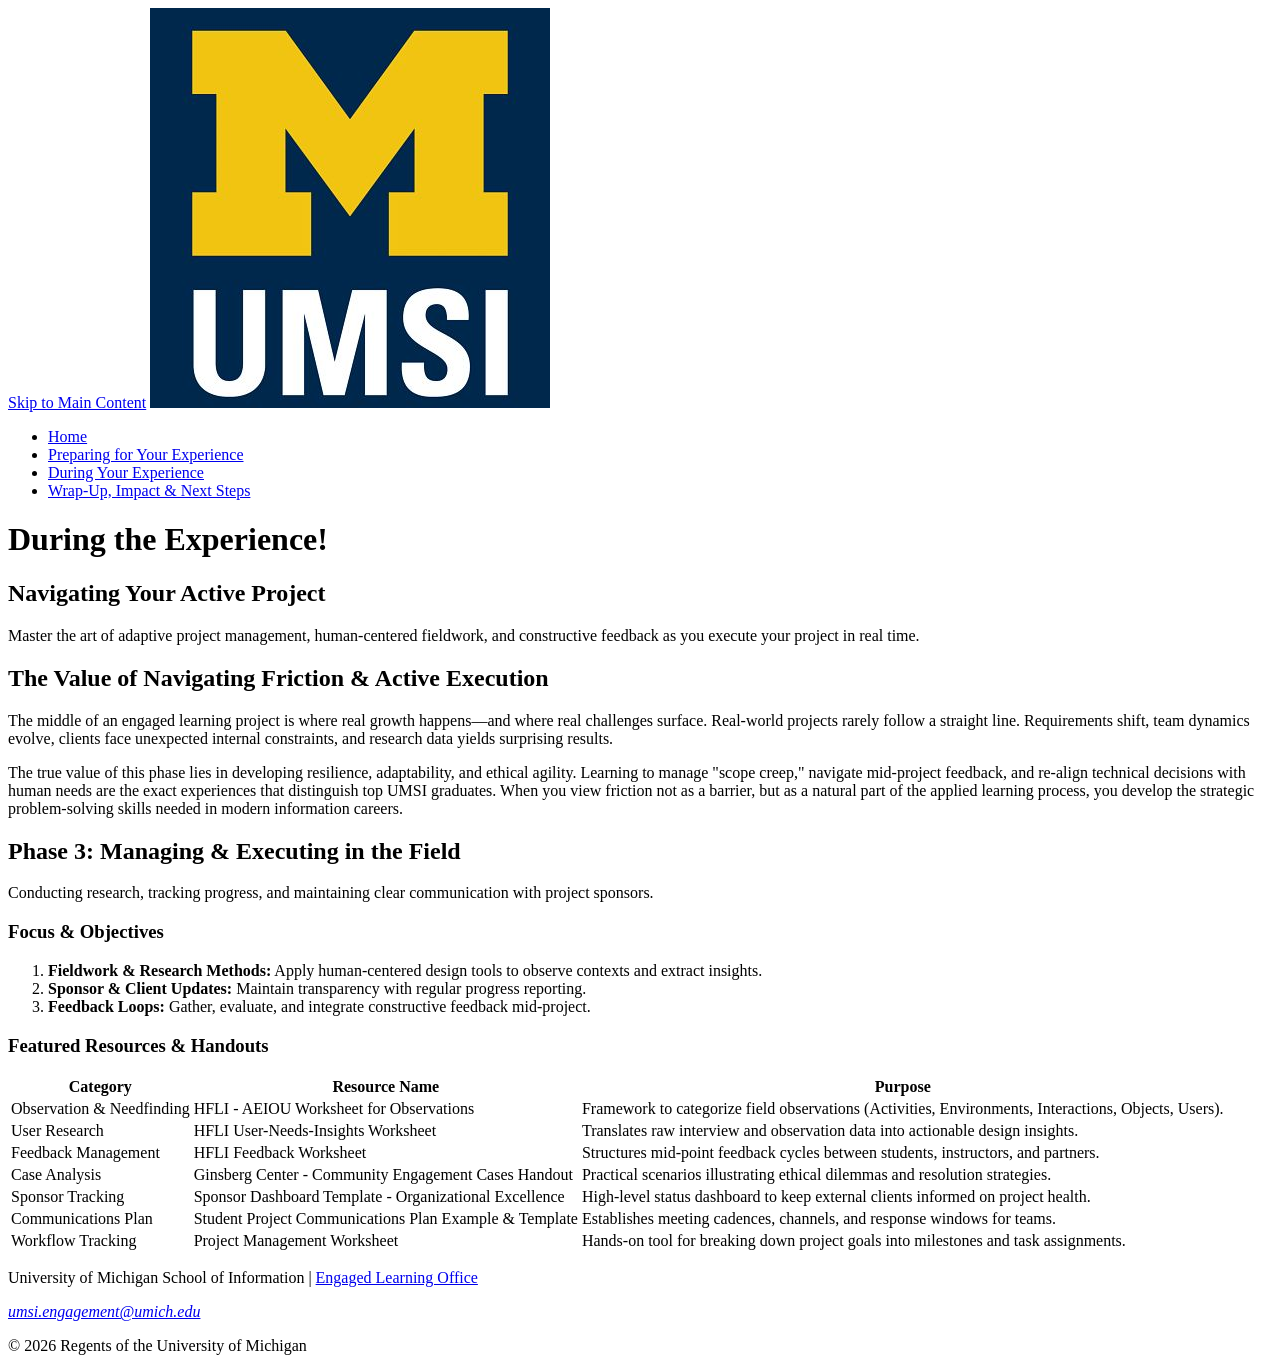
==== during.html @ 20b37e0a "Add 'During Your Experience' page and update navigation links" ====
<!DOCTYPE html>
<html lang="en">
<head>
    <meta charset="UTF-8">
    <meta name="viewport" content="width=device-width, initial-scale=1.0">
    <title>Resumes</title>
</head>
<body>

    <header>

  <a href = "#main">Skip to Main Content</a>
        <img src="images/UMSI_signature_vertical_informal_solidblue.jpg" alt="UMSI Logo">
        <nav>
            <ul>
                <li><a href = "index.html">Home</a></li>
                <li><a href = "prep.html">Preparing for Your Experience</a></li>
                <li><a href = "during.html">During Your Experience</a></li>
                <li><a href = "wrap.html">Wrap-Up, Impact & Next Steps</a></li>
            </ul>
        </nav>
    <h1>During the Experience!</h1>
  </header>
<main id="main">
  
<section>
  <h2>Navigating Your Active Project</h2>
  <p>Master the art of adaptive project management, human-centered fieldwork, and constructive feedback as you execute your project in real time.</p>
</section>

<section>
  <h2>The Value of Navigating Friction & Active Execution</h2>
  <p>The middle of an engaged learning project is where real growth happens—and where real challenges surface. Real-world projects rarely follow a straight line. Requirements shift, team dynamics evolve, clients face unexpected internal constraints, and research data yields surprising results.</p>
  <p>The true value of this phase lies in developing resilience, adaptability, and ethical agility. Learning to manage "scope creep," navigate mid-project feedback, and re-align technical decisions with human needs are the exact experiences that distinguish top UMSI graduates. When you view friction not as a barrier, but as a natural part of the applied learning process, you develop the strategic problem-solving skills needed in modern information careers.</p>
</section>

<section>
  <h2>Phase 3: Managing & Executing in the Field</h2>
  <p>Conducting research, tracking progress, and maintaining clear communication with project sponsors.</p>
  <article>
    <h3>Focus & Objectives</h3>
    <ol>
        <li><strong>Fieldwork & Research Methods:</strong> Apply human-centered design tools to observe contexts and extract insights.</li>
        <li><strong>Sponsor & Client Updates:</strong> Maintain transparency with regular progress reporting.</li>
        <li><strong>Feedback Loops:</strong> Gather, evaluate, and integrate constructive feedback mid-project.</li>
    </ol>
  </article>

  <article>
    <h3>Featured Resources & Handouts</h3>
  <table>
    <thead>
      <tr>
        <th>Category</th>
        <th>Resource Name</th>
        <th>Purpose</th>
      </tr>
    </thead>
    <tbody>
      <tr>
        <td>Observation &amp; Needfinding</td>
        <td>HFLI - AEIOU Worksheet for Observations</td>
        <td>Framework to categorize field observations (Activities, Environments, Interactions, Objects, Users).</td>
      </tr>
      <tr>
        <td>User Research</td>
        <td>HFLI User-Needs-Insights Worksheet</td>
        <td>Translates raw interview and observation data into actionable design insights.</td>
      </tr>
      <tr>
        <td>Feedback Management</td>
        <td>HFLI Feedback Worksheet</td>
        <td>Structures mid-point feedback cycles between students, instructors, and partners.</td>
      </tr>
      <tr>
        <td>Case Analysis</td>
        <td>Ginsberg Center - Community Engagement Cases Handout</td>
        <td>Practical scenarios illustrating ethical dilemmas and resolution strategies.</td>
      </tr>
      <tr>
        <td>Sponsor Tracking</td>
        <td>Sponsor Dashboard Template - Organizational Excellence</td>
        <td>High-level status dashboard to keep external clients informed on project health.</td>
      </tr>
      <tr>
        <td>Communications Plan</td>
        <td>Student Project Communications Plan Example &amp; Template</td>
        <td>Establishes meeting cadences, channels, and response windows for teams.</td>
      </tr>
      <tr>
        <td>Workflow Tracking</td>
        <td>Project Management Worksheet</td>
        <td>Hands-on tool for breaking down project goals into milestones and task assignments.</td>
      </tr>
    </tbody>
  </table>
  </article>

<!-- Content taken from the ELO Content google doc-->
</main>
<footer>
        <p>University of Michigan School of Information | <a href="https://www.si.umich.edu/programs/engaged-learning/about-engaged-learning-office">Engaged Learning Office </a></p>
      <address>
        <a href="mailto:umsi.engagement@umich.edu">umsi.engagement@umich.edu</a>
      </address>
      <p>&copy; 2026 Regents of the University of Michigan</p>
    </footer>
    
</body>

</html>
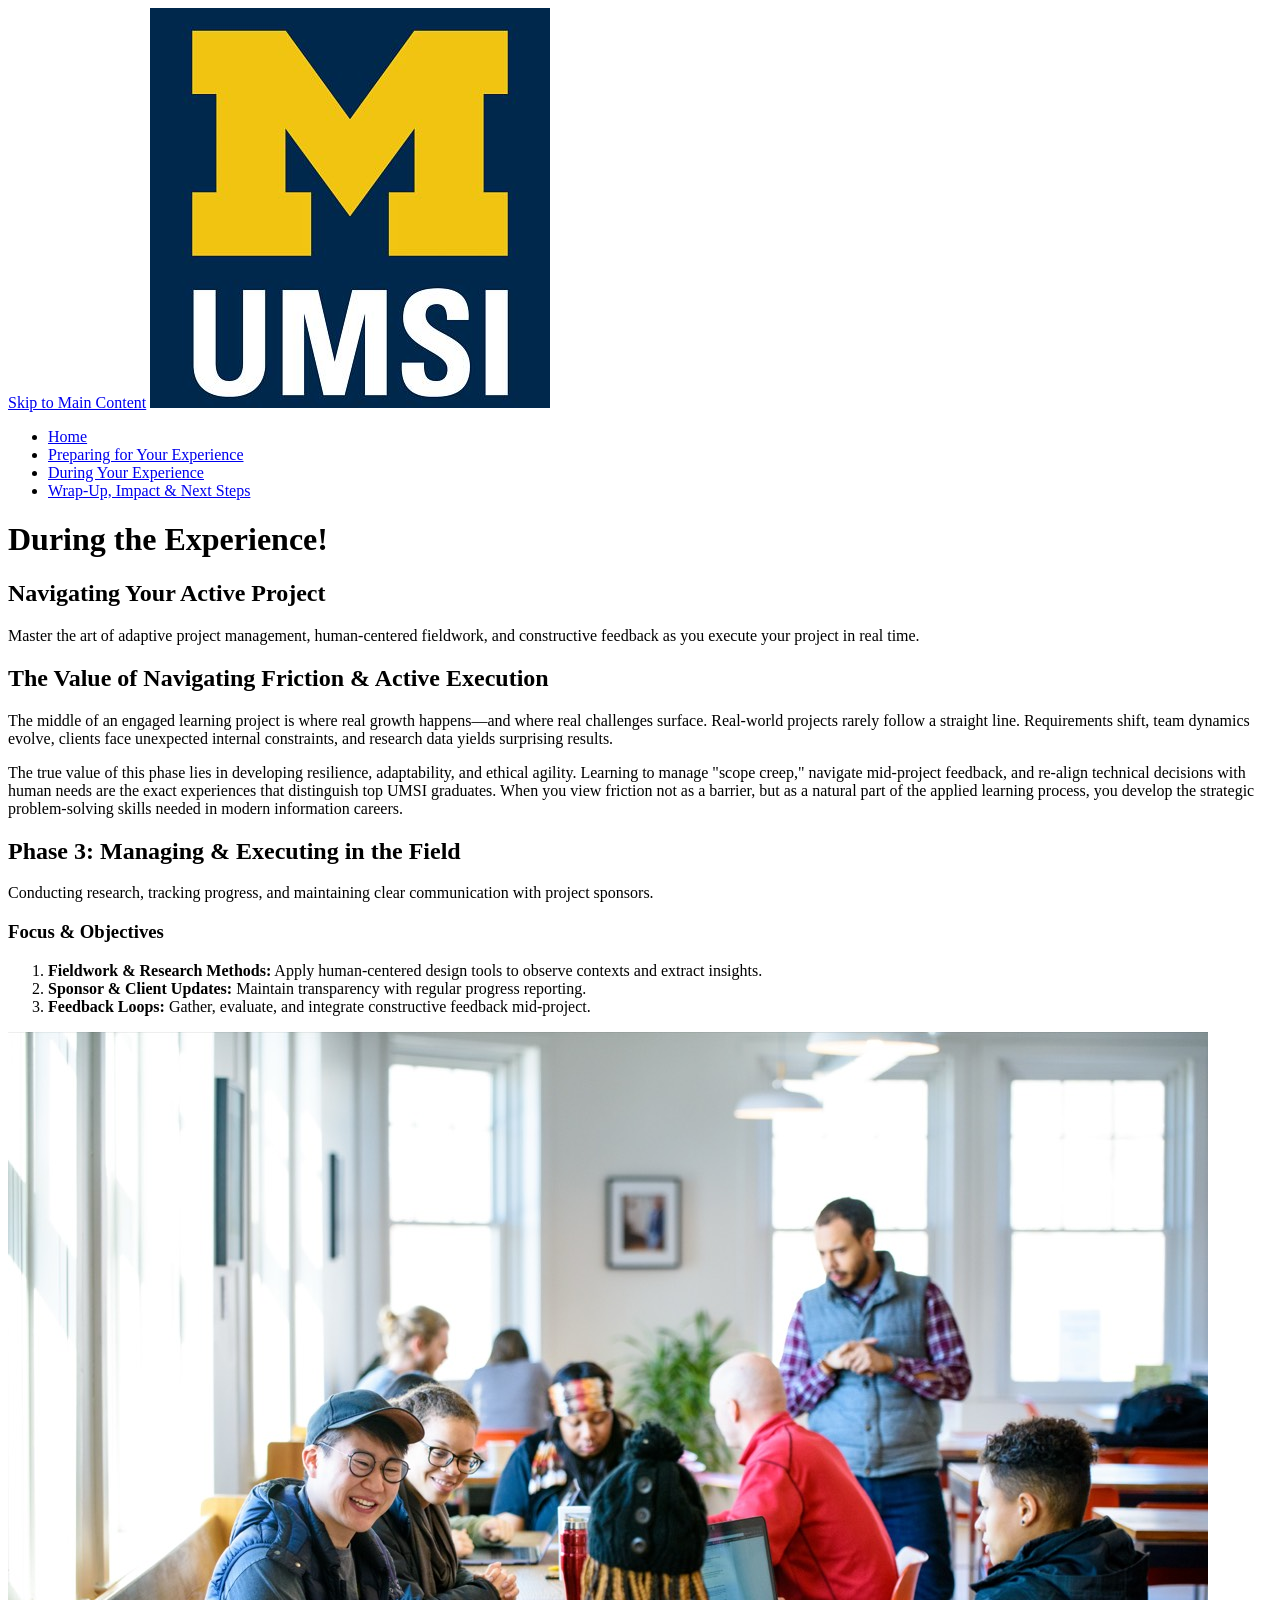
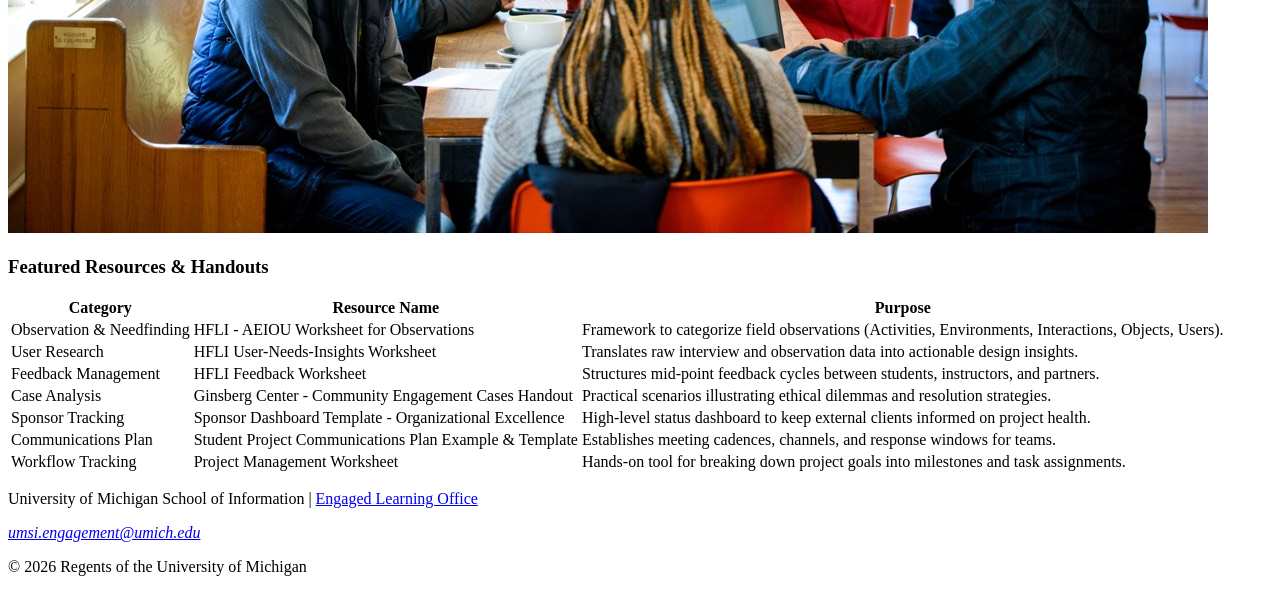
==== commit 52497e3f: "Add images to 'During Your Experience', 'Preparation', and 'Wrap-Up' sections" ====
--- a/during.html
+++ b/during.html
@@ -3,7 +3,7 @@
 <head>
     <meta charset="UTF-8">
     <meta name="viewport" content="width=device-width, initial-scale=1.0">
-    <title>Resumes</title>
+    <title>During Your Experience | UMSI</title>
 </head>
 <body>
 
@@ -44,6 +44,7 @@
         <li><strong>Sponsor & Client Updates:</strong> Maintain transparency with regular progress reporting.</li>
         <li><strong>Feedback Loops:</strong> Gather, evaluate, and integrate constructive feedback mid-project.</li>
     </ol>
+    <img src="images/UMSI_Detroit_CUTgroup_02.jpg" alt="Students laugh and work on laptops around a long wooden table in a sunlit room while a facilitator in a gray vest stands and listens.">
   </article>
 
   <article>
@@ -95,6 +96,7 @@
     </tbody>
   </table>
   </article>
+</section>
 
 <!-- Content taken from the ELO Content google doc-->
 </main>
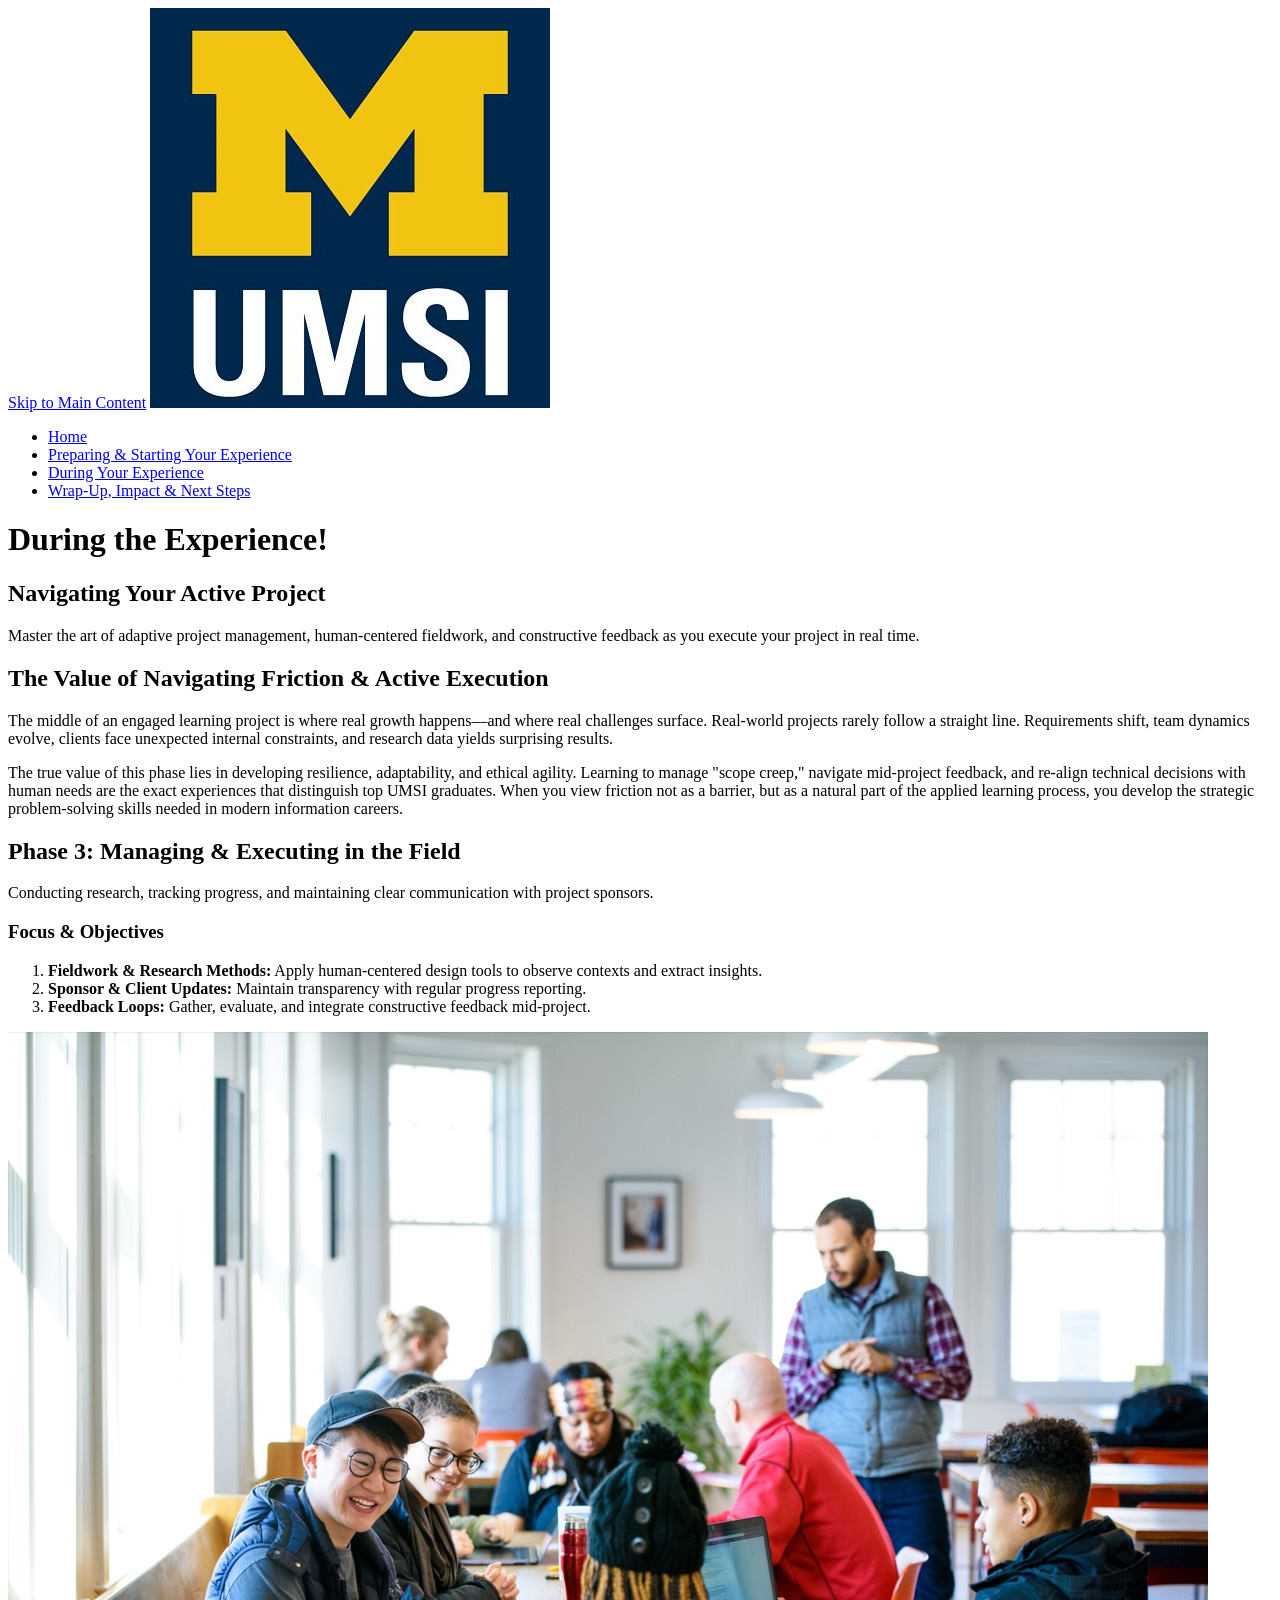
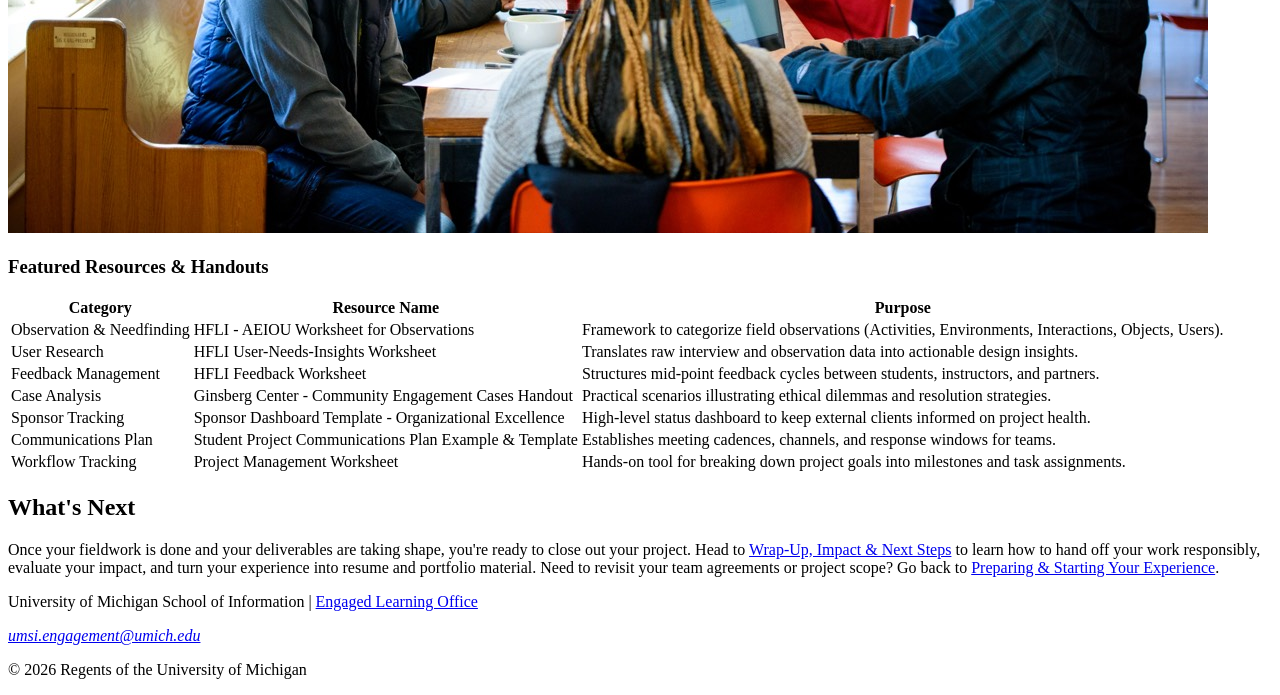
==== commit ba29d7dc: "Small fixes" ====
--- a/during.html
+++ b/during.html
@@ -14,7 +14,7 @@
         <nav>
             <ul>
                 <li><a href = "index.html">Home</a></li>
-                <li><a href = "prep.html">Preparing for Your Experience</a></li>
+                <li><a href = "prep.html">Preparing &amp; Starting Your Experience</a></li>
                 <li><a href = "during.html">During Your Experience</a></li>
                 <li><a href = "wrap.html">Wrap-Up, Impact & Next Steps</a></li>
             </ul>
@@ -44,7 +44,7 @@
         <li><strong>Sponsor & Client Updates:</strong> Maintain transparency with regular progress reporting.</li>
         <li><strong>Feedback Loops:</strong> Gather, evaluate, and integrate constructive feedback mid-project.</li>
     </ol>
-    <img src="images/UMSI_Detroit_CUTgroup_02.jpg" alt="Students laugh and work on laptops around a long wooden table in a sunlit room while a facilitator in a gray vest stands and listens.">
+    <img src="images/UMSI_Detroit_CUTgroup_02.jpg" alt="Students laugh and work on laptops at a long table while a facilitator stands and listens.">
   </article>
 
   <article>
@@ -98,6 +98,12 @@
   </article>
 </section>
 
+<section>
+  <h2>What's Next</h2>
+  <p>Once your fieldwork is done and your deliverables are taking shape, you're ready to close out your project. Head to <a href="wrap.html">Wrap-Up, Impact &amp; Next Steps</a> to learn how to hand off your work responsibly, evaluate your impact, and turn your experience into resume and portfolio material. Need to revisit your team agreements or project scope? Go back to <a href="prep.html">Preparing &amp; Starting Your Experience</a>.</p>
+  <!-- What's Next content written with help from Claude. Claude. (2026). Claude (Opus 5, September 13th version) [Large language model]. -->
+</section>
+
 <!-- Content taken from the ELO Content google doc-->
 </main>
 <footer>
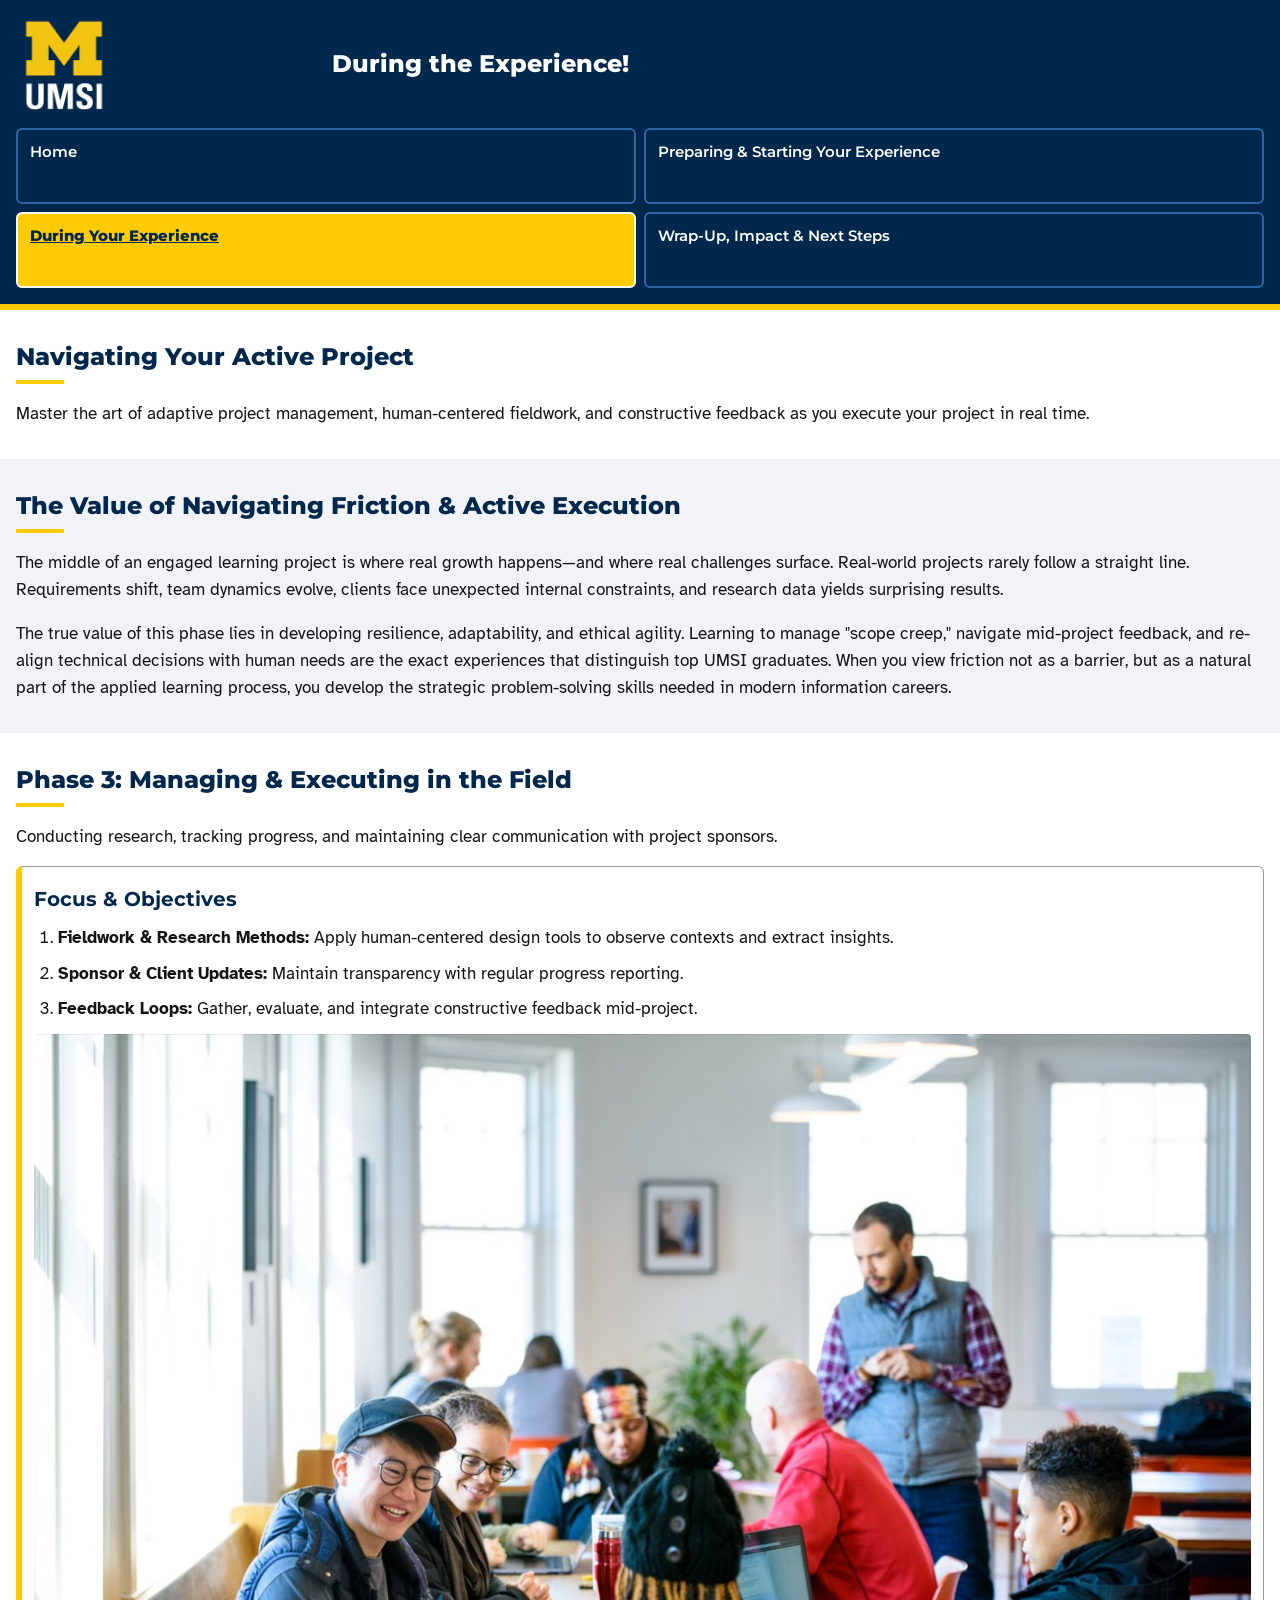
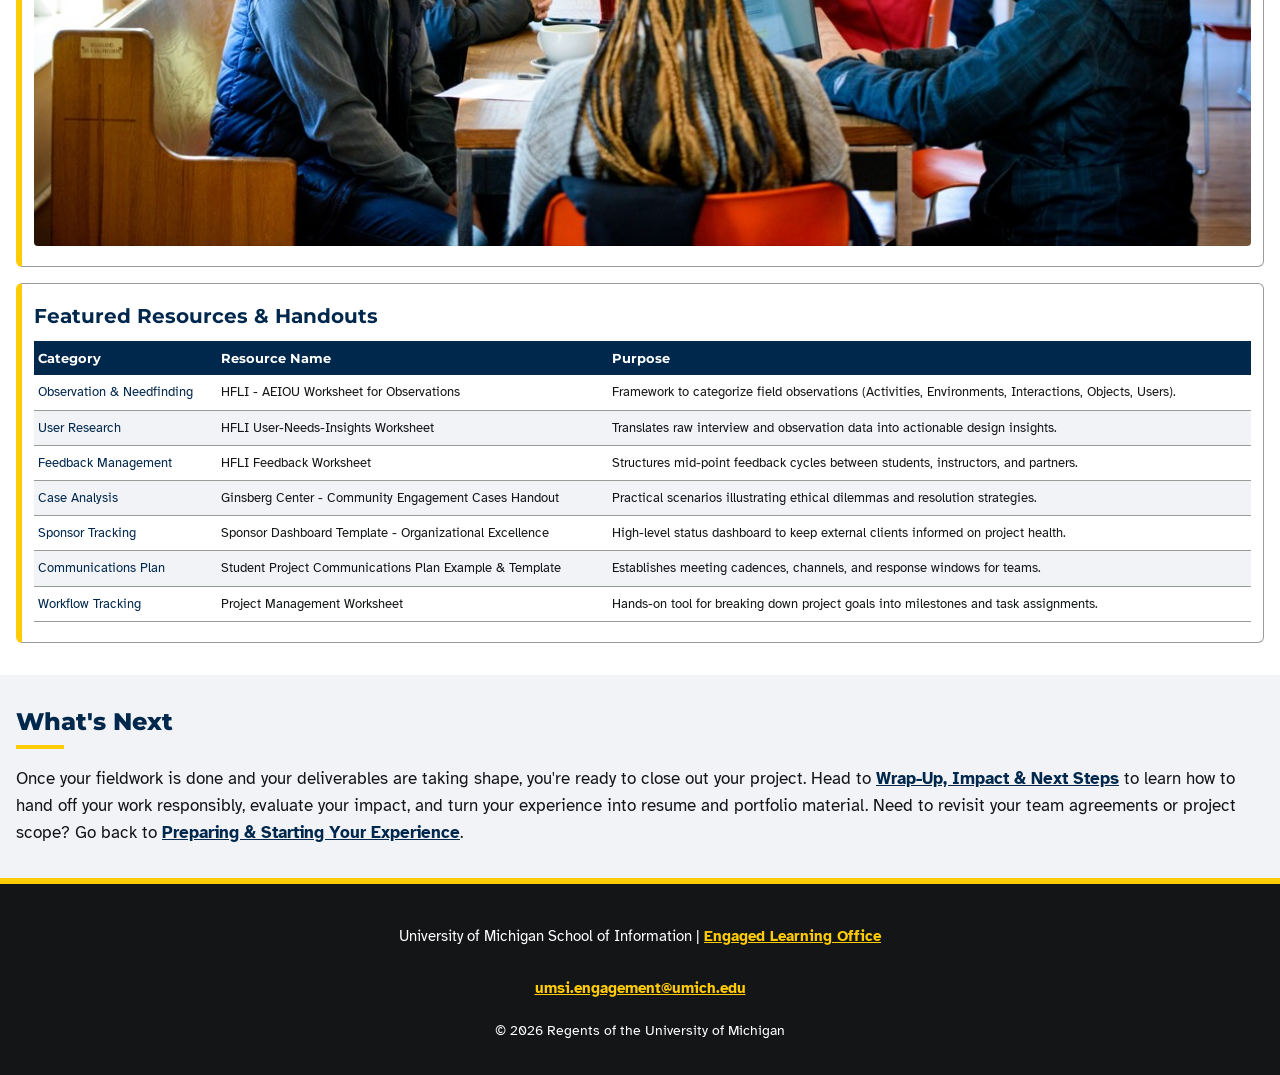
==== commit e5683f1b: "Add mobile-first styling with UM brand colors and CSS Grid - Add html5reset.css and style.css, linke" ====
--- a/during.html
+++ b/during.html
@@ -4,6 +4,8 @@
     <meta charset="UTF-8">
     <meta name="viewport" content="width=device-width, initial-scale=1.0">
     <title>During Your Experience | UMSI</title>
+    <link rel="stylesheet" href="css/html5reset.css">
+    <link rel="stylesheet" href="css/style.css">
 </head>
 <body>
 
@@ -15,7 +17,7 @@
             <ul>
                 <li><a href = "index.html">Home</a></li>
                 <li><a href = "prep.html">Preparing &amp; Starting Your Experience</a></li>
-                <li><a href = "during.html">During Your Experience</a></li>
+                <li><a href = "during.html" class="current">During Your Experience</a></li>
                 <li><a href = "wrap.html">Wrap-Up, Impact & Next Steps</a></li>
             </ul>
         </nav>
--- a/css/style.css
+++ b/css/style.css
@@ -0,0 +1,412 @@
+@import url("https://fonts.googleapis.com/css2?family=Atkinson+Hyperlegible:ital,wght@0,400;0,700;1,400&family=Montserrat:wght@600;700;800&display=swap");
+
+/* style.css - UMSI Engaged Learning Office client project (mobile view)
+
+   References & citations:
+   - Colors: U-M Brand & Visual Identity, https://brand.umich.edu/design-resources/colors/
+       Blue #00274C, Maize #FFCB05, Arboretum Blue #2F65A7, Puma Black #131516
+       (only the web-accessible text/background combinations from that chart are used)
+   - Fonts: U-M Brand typography recommendations, https://brand.umich.edu/design-resources/typography/
+       Montserrat (headings) and Atkinson Hyperlegible (body), loaded from Google Fonts
+   - Skip link: W3Schools "How TO - Skip Link", https://www.w3schools.com/howto/howto_css_skip_link.asp
+   - Reduced motion: "An Introduction to the Reduced Motion Media Query" (course reading)
+   - Written with help from Claude. Claude. (2026). Claude (Opus 5.5, October 18th version) [Large language model].
+*/
+
+
+/* ---------- page defaults ---------- */
+html {
+  scroll-behavior: smooth;
+}
+
+body {
+  font-family: "Atkinson Hyperlegible", Arial, Helvetica, sans-serif;
+  font-size: 1.0625rem;
+  line-height: 1.6;
+  color: #131516;
+  background-color: #FFFFFF;
+}
+
+h1, h2, h3, h4 {
+  font-family: "Montserrat", Arial, Helvetica, sans-serif;
+  color: #00274C;
+  line-height: 1.25;
+}
+
+h1 {
+  font-size: 1.5rem;
+  font-weight: 800;
+}
+
+h2 {
+  font-size: 1.5rem;
+  font-weight: 800;
+}
+
+/* short maize bar under every section heading */
+h2::after {
+  content: "";
+  display: block;
+  width: 3rem;
+  height: 0.25rem;
+  margin-top: 0.5rem;
+  background-color: #FFCB05;
+}
+
+h3 {
+  font-size: 1.25rem;
+  font-weight: 700;
+}
+
+h4 {
+  font-size: 1.0625rem;
+  font-weight: 700;
+}
+
+/* the reset sets font: inherit, so bold/italic need to be added back */
+strong {
+  font-weight: 700;
+}
+
+em {
+  font-style: italic;
+}
+
+img {
+  display: block;
+  width: 100%;
+  height: auto;
+}
+
+a {
+  color: #00274C;
+  font-weight: 700;
+  text-decoration: underline;
+}
+
+a:hover {
+  color: #2F65A7;
+}
+
+/* focus is not shown by color alone: maize highlight + thick outline */
+a:focus {
+  outline: 0.1875rem solid #00274C;
+  outline-offset: 0.125rem;
+  background-color: #FFCB05;
+  color: #00274C;
+}
+
+
+/* ---------- skip to main content ---------- */
+/* hidden above the page until it receives keyboard focus */
+header > a {
+  position: absolute;
+  top: -10rem;
+  left: 1rem;
+  z-index: 10;
+  padding: 0.75rem 1rem;
+  background-color: #FFCB05;
+  color: #00274C;
+  font-family: "Montserrat", Arial, Helvetica, sans-serif;
+}
+
+header > a:focus {
+  top: 1rem;
+  outline-color: #FFFFFF;
+}
+
+
+/* ---------- header (grid: logo | page title, nav underneath) ---------- */
+header {
+  display: grid;
+  grid-template-columns: 1fr 3fr;
+  align-items: center;
+  column-gap: 1rem;
+  background-color: #00274C;
+  border-bottom: 0.375rem solid #FFCB05;
+}
+
+header img {
+  grid-column: 1;
+  grid-row: 1;
+  max-width: 6rem;
+  margin: 1rem 0 1rem 1rem;
+}
+
+header h1 {
+  grid-column: 2;
+  grid-row: 1;
+  margin: 1rem 1rem 1rem 0;
+  color: #FFFFFF;
+}
+
+
+/* ---------- navigation (grid: 2 x 2 tiles) ---------- */
+nav {
+  grid-column: 1 / -1;
+  grid-row: 2;
+  padding: 0 1rem 1rem 1rem;
+}
+
+nav ul {
+  display: grid;
+  grid-template-columns: 1fr 1fr;
+  gap: 0.5rem;
+}
+
+/* each li is a grid so the link stretches to the full tile height */
+nav li {
+  display: grid;
+}
+
+nav a {
+  display: block;
+  min-height: 3rem;
+  padding: 0.75rem;
+  border: 0.125rem solid #2F65A7;
+  border-radius: 0.375rem;
+  color: #FFFFFF;
+  font-family: "Montserrat", Arial, Helvetica, sans-serif;
+  font-size: 0.9375rem;
+  font-weight: 600;
+  line-height: 1.3;
+  text-decoration: none;
+}
+
+nav a:hover {
+  background-color: #2F65A7;
+  color: #FFFFFF;
+  text-decoration: underline;
+}
+
+nav a:focus {
+  outline-color: #FFFFFF;
+}
+
+/* current page: maize fill, heavier weight, underline and border change
+   so it is not shown by color alone */
+nav a.current {
+  background-color: #FFCB05;
+  border-color: #FFFFFF;
+  color: #00274C;
+  font-weight: 800;
+  text-decoration: underline;
+}
+
+
+/* ---------- main sections (grid: gutter | content | gutter) ---------- */
+/* text sits in the middle column, photos and video span edge to edge */
+main section,
+main aside {
+  display: grid;
+  grid-template-columns: 1rem 1fr 1rem;
+  row-gap: 1rem;
+  padding: 2rem 0;
+}
+
+main section > *,
+main aside > * {
+  grid-column: 2;
+}
+
+main section > img,
+main section > iframe {
+  grid-column: 1 / -1;
+}
+
+/* alternate section backgrounds so each section reads as its own band */
+main section:nth-of-type(even) {
+  background-color: #F1F3F6;
+}
+
+iframe {
+  display: block;
+  width: 100%;
+  height: 56.25vw; /* 16:9 when the video is the full screen width */
+  border: 0;
+}
+
+main ul {
+  list-style: disc;
+  padding-left: 1.25rem;
+}
+
+main ol {
+  list-style: decimal;
+  padding-left: 1.5rem;
+}
+
+main li {
+  margin-bottom: 0.5rem;
+}
+
+main li:last-child {
+  margin-bottom: 0;
+}
+
+
+/* ---------- article cards ---------- */
+article {
+  display: grid;
+  row-gap: 0.75rem;
+  padding: 1.25rem 0.75rem;
+  background-color: #FFFFFF;
+  border: 0.0625rem solid #989C97;
+  border-left: 0.375rem solid #FFCB05;
+  border-radius: 0.375rem;
+}
+
+article img {
+  border-radius: 0.25rem;
+}
+
+/* sub-steps inside a card (h4 + text) */
+article h4 {
+  margin-top: 0.5rem;
+}
+
+article li h4 {
+  margin-top: 0;
+  margin-bottom: 0.25rem;
+}
+
+article li p {
+  margin-bottom: 0.5rem;
+}
+
+/* program cards on the home page: the heading is the link */
+article h3 a {
+  color: #00274C;
+}
+
+/* "Guidance for Every Stage" call-to-action buttons */
+article > a {
+  justify-self: start;
+  padding: 0.75rem 1.25rem;
+  background-color: #00274C;
+  border-radius: 0.375rem;
+  color: #FFFFFF;
+  text-decoration: none;
+}
+
+article > a:hover {
+  background-color: #2F65A7;
+  color: #FFFFFF;
+  text-decoration: underline;
+}
+
+
+/* ---------- resource table (During page) ---------- */
+/* small type and tight cells so all 3 columns fit a 360px-wide phone without sideways scrolling */
+table {
+  width: 100%;
+  font-size: 0.8125rem;
+  line-height: 1.4;
+}
+
+th {
+  padding: 0.5rem 0.25rem;
+  background-color: #00274C;
+  color: #FFFFFF;
+  font-family: "Montserrat", Arial, Helvetica, sans-serif;
+  font-weight: 700;
+  text-align: left;
+}
+
+td {
+  padding: 0.5rem 0.25rem;
+  border-bottom: 0.0625rem solid #989C97;
+  vertical-align: top;
+}
+
+td:first-child {
+  color: #00274C;
+}
+
+tbody tr:nth-child(even) {
+  background-color: #F1F3F6;
+}
+
+
+/* ---------- newsletter call-out (Home page aside) ---------- */
+main aside {
+  background-color: #00274C;
+  color: #FFFFFF;
+}
+
+main aside h2 {
+  color: #FFFFFF;
+}
+
+main aside a {
+  color: #FFCB05;
+}
+
+main aside div a {
+  display: inline-block;
+  padding: 0.75rem 1.25rem;
+  border-radius: 0.375rem;
+  background-color: #FFCB05;
+  color: #00274C;
+  text-decoration: none;
+}
+
+main aside a:hover {
+  color: #FFFFFF;
+}
+
+main aside div a:hover {
+  background-color: #FFFFFF;
+  color: #00274C;
+  text-decoration: underline;
+}
+
+main aside a:focus {
+  outline-color: #FFFFFF;
+}
+
+
+/* ---------- footer ---------- */
+footer {
+  display: grid;
+  row-gap: 0.75rem;
+  justify-items: center;
+  padding: 2rem 1rem;
+  background-color: #131516;
+  border-top: 0.375rem solid #FFCB05;
+  color: #FFFFFF;
+  font-size: 0.9375rem;
+  text-align: center;
+}
+
+footer address {
+  font-style: normal;
+}
+
+/* bigger tap area for the footer links */
+footer a {
+  display: inline-block;
+  padding: 0.5rem 0;
+  color: #FFCB05;
+}
+
+footer a:hover {
+  color: #FFFFFF;
+}
+
+footer a:focus {
+  outline-color: #FFFFFF;
+}
+
+footer p:last-child {
+  font-size: 0.875rem;
+}
+
+
+/* ---------- accessibility media query ---------- */
+/* turn off smooth scrolling (used by the skip link) for people who prefer reduced motion */
+@media (prefers-reduced-motion: reduce) {
+  html {
+    scroll-behavior: auto;
+  }
+}
